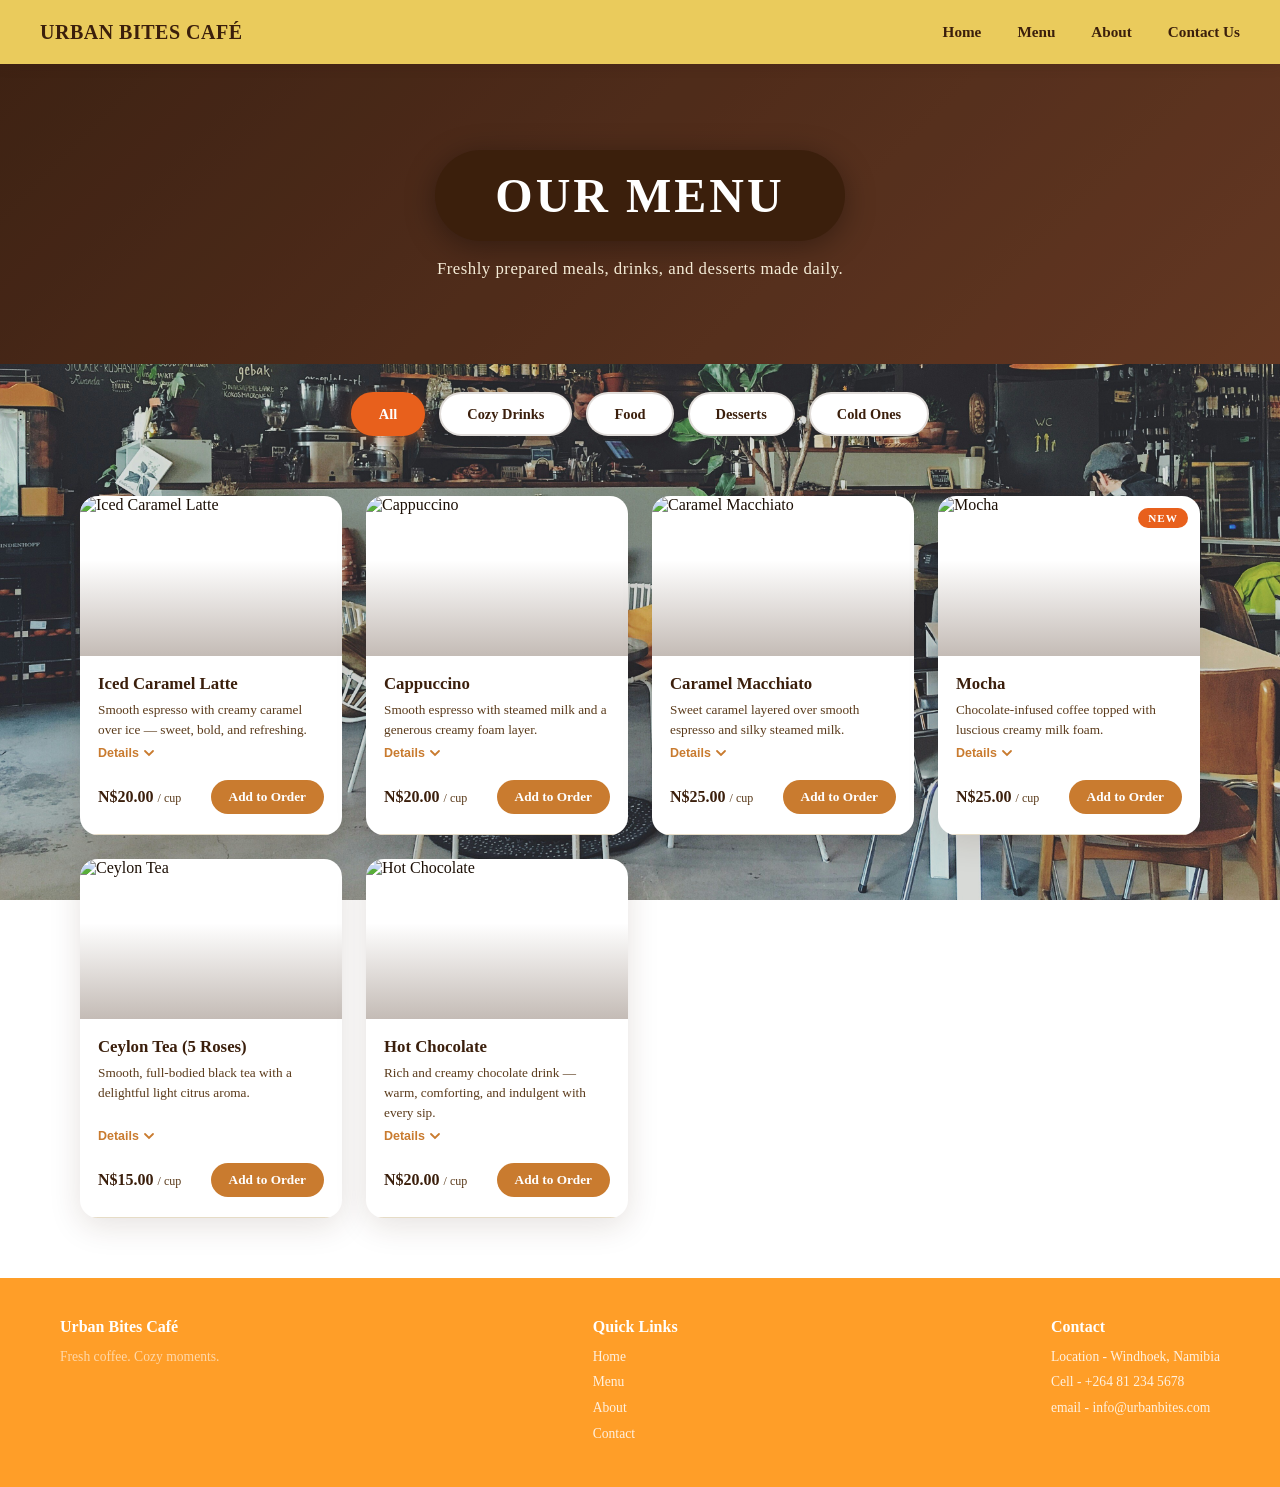
==== menu.html @ 04c3525a "Initial Website Upload" ====
<!DOCTYPE html>
<html lang="en">
<head>
<meta charset="UTF-8">
<meta name="viewport" content="width=device-width, initial-scale=1.0">
<title>Menu Page - Urban Bites Café</title>
<link href="https://fonts.googleapis.com/css2?family=Playfair+Display:wght@700;900&family=DM+Sans:wght@300;400;500;600&display=swap" rel="stylesheet">
<style>
  *, *::before, *::after { box-sizing: border-box; margin: 0; padding: 0; }

  :root {
    --brown:       #3B1F0C;
    --caramel:     #C97B2F;
    --gold:        #D4A853;
    --cream:       #F5ECD7;
    --orange:      #E8601C;
    --white:       #FFFFFF;
    --text-dark:   #1C0F05;
    --text-mid:    #5A3A1A;
    --shadow:      0 8px 32px rgba(59,31,12,0.13);
    --radius:      18px;
    --tab-h:       44px;
  }

  body {
    font-family: 'Boldonse';
    src: url('fonts/Boldonse.ttf') format('opentype');
    background-image: url('images/cafe-background.jpg');
    background-size: cover;
    background-position: center;
    background-repeat: no-repeat;
    background-attachment: fixed;
    color: var(--text-dark);
    min-height: 100vh;
  }

  /* ── NAV ── */
  .header {
    display: flex;
    align-items: center;
    justify-content: space-between;
    padding: 0 40px;
    height: 64px;
    background: #eacb5c;
    position: sticky;
    top: 0;
    z-index: 100;
    box-shadow: 0 2px 12px rgba(59,31,12,.15);
  }
  .logo {
    font-family: 'Boldonse';
    src: url('fonts/Boldonse.ttf') format('opentype');
    font-weight: 900;
    font-size: 1.25rem;
    color: var(--brown);
    letter-spacing: .5px;
  }
  .nav { display: flex; gap: 36px; }
  .nav a {
    text-decoration: none;
    font-weight: 600;
    font-size: .95rem;
    color: var(--brown);
    transition: color .2s;
  }
  .nav a:hover { color: var(--orange); }

  /* ── HERO ── */
  .hero {
    position: relative;
    height: 300px;
    background: linear-gradient(135deg, var(--brown) 0%, #6B3A1F 100%);
    display: flex;
    flex-direction: column;
    align-items: center;
    justify-content: center;
    overflow: hidden;
  }
  .hero::before {
    content: '';
    position: absolute;
    inset: 0;
    background: #4B2E2E;
    opacity: .22;
  }
  .hero-badge {
    position: relative;
    background: var(--brown);
    color: var(--white);
    font-family: 'Boldonse';
    src: url('fonts/Boldonse.ttf') format('opentype');
    font-size: 3rem;
    font-weight: 900;
    letter-spacing: 3px;
    padding: 18px 60px;
    border-radius: 60px;
    text-transform: uppercase;
    margin-bottom: 18px;
    box-shadow: 0 6px 30px rgba(0,0,0,.35);
  }
  .hero-sub {
    position: relative;
    color: var(--cream);
    font-size: 1.05rem;
    font-weight: 300;
    letter-spacing: .5px;
  }

  /* ── CATEGORY TABS ── */
  .tabs-wrap {
    display: flex;
    justify-content: center;
    gap: 14px;
    padding: 28px 24px 0;
    flex-wrap: wrap;
  }
  .tab-btn {
    height: var(--tab-h);
    padding: 0 26px;
    border-radius: 999px;
    border: 2px solid transparent;
    font-family: 'Boldonse';
    src: url('fonts/Boldonse.ttf') format('opentype');
    font-weight: 600;
    font-size: .9rem;
    cursor: pointer;
    transition: all .25s ease;
    background: var(--white);
    color: var(--brown);
    border-color: rgba(59,31,12,.15);
    box-shadow: 0 2px 8px rgba(59,31,12,.07);
  }
  .tab-btn:hover {
    background: var(--gold);
    color: var(--brown);
    border-color: var(--gold);
    transform: translateY(-1px);
  }
  .tab-btn.active {
    background: var(--orange);
    color: var(--white);
    border-color: var(--orange);
    box-shadow: 0 4px 14px rgba(232,96,28,.35);
  }

  /* ── MENU GRID ── */
  .menu-section {
    padding: 32px 40px 60px;
    max-width: 1200px;
    margin: 0 auto;
  }
  .category-group { display: none; }
  .category-group.visible { display: contents; }

  .items-grid {
    display: grid;
    grid-template-columns: repeat(auto-fill, minmax(240px, 1fr));
    gap: 24px;
    margin-top: 28px;
  }

  /* ── ITEM CARD ── */
  .item-card {
    background: var(--white);
    border-radius: var(--radius);
    overflow: hidden;
    box-shadow: var(--shadow);
    display: flex;
    flex-direction: column;
    transition: transform .25s ease, box-shadow .25s ease;
    position: relative;
  }
  .item-card:hover {
    transform: translateY(-6px);
    box-shadow: 0 18px 48px rgba(59,31,12,.18);
  }
  .item-card .badge-new {
    position: absolute;
    top: 12px;
    right: 12px;
    background: var(--orange);
    color: #fff;
    font-size: .7rem;
    font-weight: 700;
    letter-spacing: 1px;
    text-transform: uppercase;
    padding: 4px 10px;
    border-radius: 999px;
    z-index: 2;
  }
  .card-img-wrap {
    width: 100%;
    height: 160px;
    overflow: hidden;
    position: relative;
  }
  .card-img-wrap img {
    width: 100%;
    height: 100%;
    object-fit: cover;
    transition: transform .4s ease;
  }
  .item-card:hover .card-img-wrap img { transform: scale(1.06); }

  /* pill overlay icon */
  .card-img-wrap::after {
    content: '';
    position: absolute;
    inset: 0;
    background: linear-gradient(to top, rgba(59,31,12,.3) 0%, transparent 60%);
  }

  .card-body {
    padding: 18px 18px 20px;
    display: flex;
    flex-direction: column;
    flex: 1;
    gap: 6px;
  }
  .card-name {
    font-family: 'Boldonse';
    src: url('fonts/Boldonse.ttf') format('opentype');
    font-size: 1.05rem;
    font-weight: 700;
    color: var(--brown);
  }
  .card-desc {
    font-size: .83rem;
    color: var(--text-mid);
    line-height: 1.5;
    flex: 1;
  }
  .card-footer {
    display: flex;
    align-items: center;
    justify-content: space-between;
    margin-top: 14px;
    gap: 8px;
  }
  .card-price {
    font-weight: 700;
    font-size: 1rem;
    color: var(--brown);
  }
  .card-price span { font-size: .75rem; font-weight: 400; color: var(--text-mid); }

  /* order button + qty control */
  .btn-order {
    background: var(--caramel);
    color: var(--white);
    border: none;
    border-radius: 999px;
    padding: 9px 18px;
    font-family: 'Boldonse';
    src: url('fonts/Boldonse.ttf') format('opentype');
    font-weight: 600;
    font-size: .83rem;
    cursor: pointer;
    transition: background .2s, transform .15s;
    white-space: nowrap;
  }
  .btn-order:hover { background: var(--orange); transform: scale(1.04); }

  .qty-ctrl {
    display: none;
    align-items: center;
    gap: 6px;
  }
  .qty-ctrl.show { display: flex; }
  .qty-btn {
    width: 28px; height: 28px;
    border-radius: 50%;
    border: 2px solid var(--caramel);
    background: transparent;
    color: var(--caramel);
    font-size: 1rem;
    font-weight: 700;
    cursor: pointer;
    display: flex; align-items: center; justify-content: center;
    transition: all .15s;
  }
  .qty-btn:hover { background: var(--caramel); color: #fff; }
  .qty-num {
    font-weight: 700;
    font-size: .95rem;
    min-width: 20px;
    text-align: center;
    color: var(--brown);
  }

  /* ── DROPDOWN DETAIL ── */
  .card-detail-toggle {
    background: none;
    border: none;
    color: var(--caramel);
    font-size: .78rem;
    font-weight: 600;
    cursor: pointer;
    display: flex;
    align-items: center;
    gap: 4px;
    padding: 0;
    transition: color .2s;
  }
  .card-detail-toggle:hover { color: var(--orange); }
  .card-detail-toggle svg { transition: transform .3s; }
  .card-detail-toggle.open svg { transform: rotate(180deg); }

  .card-detail-panel {
    max-height: 0;
    overflow: hidden;
    transition: max-height .35s ease, padding .35s ease;
    background: var(--cream);
    border-top: 1px solid rgba(59,31,12,.08);
  }
  .card-detail-panel.open { max-height: 200px; }
  .card-detail-inner {
    padding: 14px 18px;
    font-size: .8rem;
    color: var(--text-mid);
    line-height: 1.6;
  }
  .card-detail-inner ul { padding-left: 14px; margin-top: 6px; }
  .card-detail-inner li { margin-bottom: 2px; }

  /* ── CART TOAST ── */
  #cart-toast {
    position: fixed;
    bottom: 28px;
    right: 28px;
    background: var(--brown);
    color: var(--white);
    padding: 14px 22px;
    border-radius: 12px;
    font-weight: 600;
    font-size: .9rem;
    box-shadow: 0 8px 28px rgba(0,0,0,.28);
    z-index: 999;
    opacity: 0;
    transform: translateY(16px);
    transition: opacity .3s, transform .3s;
    pointer-events: none;
  }
  #cart-toast.show { opacity: 1; transform: translateY(0); }

  /* ── FOOTER ── */
  .footer {
    background: rgb(255, 158, 40);
    color: var(--white);
    display: flex;
    justify-content: space-between;
    align-items: flex-start;
    gap: 32px;
    padding: 40px 60px;
    flex-wrap: wrap;
  }
  .footer h3 { font-family: 'Boldonse', serif; font-size: 1rem; margin-bottom: 8px; }
  .footer p, .footer a {
    font-size: .85rem;
    color: rgba(255,255,255,.85);
    text-decoration: none;
    line-height: 1.9;
    display: block;
  }
  .footer a:hover { color: var(--white); text-decoration: underline; }
  .footer-tagline {  font-size: .82rem; opacity: .7; margin-top: 4px; }

  @media (max-width: 640px) {
    .header { padding: 0 18px; }
    .hero-badge { font-size: 2rem; padding: 14px 36px; }
    .menu-section { padding: 24px 16px 48px; }
    .footer { padding: 28px 20px; flex-direction: column; gap: 20px; }
    .items-grid { grid-template-columns: repeat(auto-fill, minmax(200px, 1fr)); gap: 16px; }
  }
</style>
</head>
<body>

<!-- NAV -->
<div class="header">
  <div class="logo">URBAN BITES CAFÉ</div>
  <div class="nav">
    <a href="C:\xampp\htdocs\urbanbites\index.html">Home</a>
    <a href="C:\xampp\htdocs\urbanbites\menu.html">Menu</a>
    <a href="C:\xampp\htdocs\urbanbites\about.html">About</a>
    <a href="C:\xampp\htdocs\urbanbites\contact.html">Contact Us</a>
  </div>
</div>

<!-- HERO -->
<div class="hero">
  <div class="hero-badge">OUR MENU</div>
  <p class="hero-sub">Freshly prepared meals, drinks, and desserts made daily.</p>
</div>

<!-- CATEGORY TABS -->
<div class="tabs-wrap">
  <button class="tab-btn active" data-cat="all">All</button>
  <button class="tab-btn" data-cat="cozy"> Cozy Drinks</button>
  <button class="tab-btn" data-cat="food"> Food</button>
  <button class="tab-btn" data-cat="desserts"> Desserts</button>
  <button class="tab-btn" data-cat="cold"> Cold Ones</button>
</div>

<!-- MENU GRID -->
<div class="menu-section">
  <div class="items-grid" id="items-grid">

    <!-- COZY DRINKS -->
    <div class="category-group visible" data-group="cozy">

      <div class="item-card">
        <div class="card-img-wrap">
          <img src="C:\xampp\htdocs\urbanbites\images\Iced Caramel Latte.jpg" alt="Iced Caramel Latte">
        </div>
        <div class="card-body">
          <div class="card-name">Iced Caramel Latte</div>
          <div class="card-desc">Smooth espresso with creamy caramel over ice — sweet, bold, and refreshing.</div>
          <button class="card-detail-toggle" onclick="toggleDetail(this)">
            Details <svg width="12" height="12" viewBox="0 0 12 12" fill="none"><path d="M2 4l4 4 4-4" stroke="currentColor" stroke-width="1.8" stroke-linecap="round"/></svg>
          </button>
          <div class="card-footer">
            <div class="card-price">N$20.00 <span>/ cup</span></div>
            <button class="btn-order" onclick="addToCart(this, 'Iced Caramel Latte')">Add to Order</button>
            <div class="qty-ctrl">
              <button class="qty-btn" onclick="changeQty(this,-1)">−</button>
              <span class="qty-num">1</span>
              <button class="qty-btn" onclick="changeQty(this,1)">+</button>
            </div>
          </div>
        </div>
        <div class="card-detail-panel">
          <div class="card-detail-inner">
            <strong>Ingredients:</strong>
            <ul><li>Espresso shot</li><li>Caramel syrup</li><li>Whole milk</li><li>Ice</li></ul>
            <p style="margin-top:6px;">Allergens: milk, caffeine</p>
          </div>
        </div>
      </div>

      <div class="item-card">
        <div class="card-img-wrap">
          <img src="C:\xampp\htdocs\urbanbites\images\Cappuccino.jpg" alt="Cappuccino">
        </div>
        <div class="card-body">
          <div class="card-name">Cappuccino</div>
          <div class="card-desc">Smooth espresso with steamed milk and a generous creamy foam layer.</div>
          <button class="card-detail-toggle" onclick="toggleDetail(this)">
            Details <svg width="12" height="12" viewBox="0 0 12 12" fill="none"><path d="M2 4l4 4 4-4" stroke="currentColor" stroke-width="1.8" stroke-linecap="round"/></svg>
          </button>
          <div class="card-footer">
            <div class="card-price">N$20.00 <span>/ cup</span></div>
            <button class="btn-order" onclick="addToCart(this, 'Cappuccino')">Add to Order</button>
            <div class="qty-ctrl">
              <button class="qty-btn" onclick="changeQty(this,-1)">−</button>
              <span class="qty-num">1</span>
              <button class="qty-btn" onclick="changeQty(this,1)">+</button>
            </div>
          </div>
        </div>
        <div class="card-detail-panel">
          <div class="card-detail-inner">
            <strong>Ingredients:</strong>
            <ul><li>Double espresso</li><li>Steamed milk</li><li>Milk foam</li></ul>
            <p style="margin-top:6px;">Allergens: milk, caffeine</p>
          </div>
        </div>
      </div>

      <div class="item-card">
        <div class="card-img-wrap">
          <img src="C:\xampp\htdocs\urbanbites\images\Caramel Macchiato.jpg" alt="Caramel Macchiato">
        </div>
        <div class="card-body">
          <div class="card-name">Caramel Macchiato</div>
          <div class="card-desc">Sweet caramel layered over smooth espresso and silky steamed milk.</div>
          <button class="card-detail-toggle" onclick="toggleDetail(this)">
            Details <svg width="12" height="12" viewBox="0 0 12 12" fill="none"><path d="M2 4l4 4 4-4" stroke="currentColor" stroke-width="1.8" stroke-linecap="round"/></svg>
          </button>
          <div class="card-footer">
            <div class="card-price">N$25.00 <span>/ cup</span></div>
            <button class="btn-order" onclick="addToCart(this, 'Caramel Macchiato')">Add to Order</button>
            <div class="qty-ctrl">
              <button class="qty-btn" onclick="changeQty(this,-1)">−</button>
              <span class="qty-num">1</span>
              <button class="qty-btn" onclick="changeQty(this,1)">+</button>
            </div>
          </div>
        </div>
        <div class="card-detail-panel">
          <div class="card-detail-inner">
            <strong>Ingredients:</strong>
            <ul><li>Vanilla syrup</li><li>Steamed milk</li><li>Espresso</li><li>Caramel drizzle</li></ul>
            <p style="margin-top:6px;">Allergens: milk, caffeine</p>
          </div>
        </div>
      </div>

      <div class="item-card">
        <span class="badge-new">NEW</span>
        <div class="card-img-wrap">
          <img src="C:\xampp\htdocs\urbanbites\images\Mocha.jpg" alt="Mocha">
        </div>
        <div class="card-body">
          <div class="card-name">Mocha</div>
          <div class="card-desc">Chocolate-infused coffee topped with luscious creamy milk foam.</div>
          <button class="card-detail-toggle" onclick="toggleDetail(this)">
            Details <svg width="12" height="12" viewBox="0 0 12 12" fill="none"><path d="M2 4l4 4 4-4" stroke="currentColor" stroke-width="1.8" stroke-linecap="round"/></svg>
          </button>
          <div class="card-footer">
            <div class="card-price">N$25.00 <span>/ cup</span></div>
            <button class="btn-order" onclick="addToCart(this, 'Mocha')">Add to Order</button>
            <div class="qty-ctrl">
              <button class="qty-btn" onclick="changeQty(this,-1)">−</button>
              <span class="qty-num">1</span>
              <button class="qty-btn" onclick="changeQty(this,1)">+</button>
            </div>
          </div>
        </div>
        <div class="card-detail-panel">
          <div class="card-detail-inner">
            <strong>Ingredients:</strong>
            <ul><li>Espresso</li><li>Chocolate syrup</li><li>Steamed milk</li><li>Whipped foam</li></ul>
            <p style="margin-top:6px;">Allergens: milk, caffeine, cocoa</p>
          </div>
        </div>
      </div>

      <div class="item-card">
        <div class="card-img-wrap">
          <img src="C:\xampp\htdocs\urbanbites\images\Ceylon Tea.jpg" alt="Ceylon Tea">
        </div>
        <div class="card-body">
          <div class="card-name">Ceylon Tea (5 Roses)</div>
          <div class="card-desc">Smooth, full-bodied black tea with a delightful light citrus aroma.</div>
          <button class="card-detail-toggle" onclick="toggleDetail(this)">
            Details <svg width="12" height="12" viewBox="0 0 12 12" fill="none"><path d="M2 4l4 4 4-4" stroke="currentColor" stroke-width="1.8" stroke-linecap="round"/></svg>
          </button>
          <div class="card-footer">
            <div class="card-price">N$15.00 <span>/ cup</span></div>
            <button class="btn-order" onclick="addToCart(this, 'Ceylon Tea')">Add to Order</button>
            <div class="qty-ctrl">
              <button class="qty-btn" onclick="changeQty(this,-1)">−</button>
              <span class="qty-num">1</span>
              <button class="qty-btn" onclick="changeQty(this,1)">+</button>
            </div>
          </div>
        </div>
        <div class="card-detail-panel">
          <div class="card-detail-inner">
            <strong>Ingredients:</strong>
            <ul><li>5 Roses Ceylon black tea</li><li>Hot water</li><li>Optional: milk, sugar</li></ul>
            <p style="margin-top:6px;">Allergens: caffeine (mild)</p>
          </div>
        </div>
      </div>

      <div class="item-card">
        <div class="card-img-wrap">
          <img src="C:\xampp\htdocs\urbanbites\images\Hot Chocolate.jpg" alt="Hot Chocolate">
        </div>
        <div class="card-body">
          <div class="card-name">Hot Chocolate</div>
          <div class="card-desc">Rich and creamy chocolate drink — warm, comforting, and indulgent with every sip.</div>
          <button class="card-detail-toggle" onclick="toggleDetail(this)">
            Details <svg width="12" height="12" viewBox="0 0 12 12" fill="none"><path d="M2 4l4 4 4-4" stroke="currentColor" stroke-width="1.8" stroke-linecap="round"/></svg>
          </button>
          <div class="card-footer">
            <div class="card-price">N$20.00 <span>/ cup</span></div>
            <button class="btn-order" onclick="addToCart(this, 'Hot Chocolate')">Add to Order</button>
            <div class="qty-ctrl">
              <button class="qty-btn" onclick="changeQty(this,-1)">−</button>
              <span class="qty-num">1</span>
              <button class="qty-btn" onclick="changeQty(this,1)">+</button>
            </div>
          </div>
        </div>
        <div class="card-detail-panel">
          <div class="card-detail-inner">
            <strong>Ingredients:</strong>
            <ul><li>Dark chocolate</li><li>Whole milk</li><li>Sugar</li><li>Optional: whipped cream</li></ul>
            <p style="margin-top:6px;">Allergens: milk, cocoa</p>
          </div>
        </div>
      </div>

    </div><!-- /cozy -->

    <!-- FOOD -->
    <div class="category-group" data-group="food">

      <div class="item-card">
        <div class="card-img-wrap">
          <img src="C:\xampp\htdocs\urbanbites\images\Avocado Toast.jpg" alt="Avocado Toast">
        </div>
        <div class="card-body">
          <div class="card-name">Avocado Toast</div>
          <div class="card-desc">Sourdough toast topped with smashed avocado, cherry tomatoes, and a sprinkle of chilli flakes.</div>
          <button class="card-detail-toggle" onclick="toggleDetail(this)">
            Details <svg width="12" height="12" viewBox="0 0 12 12" fill="none"><path d="M2 4l4 4 4-4" stroke="currentColor" stroke-width="1.8" stroke-linecap="round"/></svg>
          </button>
          <div class="card-footer">
            <div class="card-price">N$45.00 <span>/ plate</span></div>
            <button class="btn-order" onclick="addToCart(this, 'Avocado Toast')">Add to Order</button>
            <div class="qty-ctrl">
              <button class="qty-btn" onclick="changeQty(this,-1)">−</button>
              <span class="qty-num">1</span>
              <button class="qty-btn" onclick="changeQty(this,1)">+</button>
            </div>
          </div>
        </div>
        <div class="card-detail-panel">
          <div class="card-detail-inner">
            <strong>Ingredients:</strong>
            <ul><li>Sourdough bread</li><li>Avocado</li><li>Cherry tomatoes</li><li>Lemon, salt, chilli flakes</li></ul>
            <p style="margin-top:6px;">Allergens: gluten</p>
          </div>
        </div>
      </div>

      <div class="item-card">
        <div class="card-img-wrap">
          <img src="C:\xampp\htdocs\urbanbites\images\Club Sandwhich.jpg" alt="Club Sandwich">
        </div>
        <div class="card-body">
          <div class="card-name">Club Sandwich</div>
          <div class="card-desc">Triple-layered toasted sandwich with chicken, bacon, lettuce, tomato, and mayo.</div>
          <button class="card-detail-toggle" onclick="toggleDetail(this)">
            Details <svg width="12" height="12" viewBox="0 0 12 12" fill="none"><path d="M2 4l4 4 4-4" stroke="currentColor" stroke-width="1.8" stroke-linecap="round"/></svg>
          </button>
          <div class="card-footer">
            <div class="card-price">N$55.00 <span>/ plate</span></div>
            <button class="btn-order" onclick="addToCart(this, 'Club Sandwich')">Add to Order</button>
            <div class="qty-ctrl">
              <button class="qty-btn" onclick="changeQty(this,-1)">−</button>
              <span class="qty-num">1</span>
              <button class="qty-btn" onclick="changeQty(this,1)">+</button>
            </div>
          </div>
        </div>
        <div class="card-detail-panel">
          <div class="card-detail-inner">
            <strong>Ingredients:</strong>
            <ul><li>White toast bread</li><li>Grilled chicken</li><li>Bacon</li><li>Lettuce, tomato, mayo</li></ul>
            <p style="margin-top:6px;">Allergens: gluten, egg, pork</p>
          </div>
        </div>
      </div>

      <div class="item-card">
        <div class="card-img-wrap">
          <img src="C:\xampp\htdocs\urbanbites\images\Beef Burger.jpg" alt="Beef Burger">
        </div>
        <div class="card-body">
          <div class="card-name">Urban Beef Burger</div>
          <div class="card-desc">Juicy beef patty with cheddar, caramelised onions, pickles, and house sauce in a brioche bun.</div>
          <button class="card-detail-toggle" onclick="toggleDetail(this)">
            Details <svg width="12" height="12" viewBox="0 0 12 12" fill="none"><path d="M2 4l4 4 4-4" stroke="currentColor" stroke-width="1.8" stroke-linecap="round"/></svg>
          </button>
          <div class="card-footer">
            <div class="card-price">N$75.00 <span>/ burger</span></div>
            <button class="btn-order" onclick="addToCart(this, 'Urban Beef Burger')">Add to Order</button>
            <div class="qty-ctrl">
              <button class="qty-btn" onclick="changeQty(this,-1)">−</button>
              <span class="qty-num">1</span>
              <button class="qty-btn" onclick="changeQty(this,1)">+</button>
            </div>
          </div>
        </div>
        <div class="card-detail-panel">
          <div class="card-detail-inner">
            <strong>Ingredients:</strong>
            <ul><li>Beef patty</li><li>Cheddar cheese</li><li>Brioche bun</li><li>Pickles, caramelised onions, house sauce</li></ul>
            <p style="margin-top:6px;">Allergens: gluten, milk, egg</p>
          </div>
        </div>
      </div>

    </div><!-- /food -->

    <!-- DESSERTS -->
    <div class="category-group" data-group="desserts">

      <div class="item-card">
        <div class="card-img-wrap">
          <img src="C:\xampp\htdocs\urbanbites\images\Chocolate Cake.jpg" alt="Chocolate Cake">
        </div>
        <div class="card-body">
          <div class="card-name">Chocolate Fudge Cake</div>
          <div class="card-desc">Dense, moist chocolate cake with silky ganache frosting — a true indulgence.</div>
          <button class="card-detail-toggle" onclick="toggleDetail(this)">
            Details <svg width="12" height="12" viewBox="0 0 12 12" fill="none"><path d="M2 4l4 4 4-4" stroke="currentColor" stroke-width="1.8" stroke-linecap="round"/></svg>
          </button>
          <div class="card-footer">
            <div class="card-price">N$35.00 <span>/ slice</span></div>
            <button class="btn-order" onclick="addToCart(this, 'Chocolate Fudge Cake')">Add to Order</button>
            <div class="qty-ctrl">
              <button class="qty-btn" onclick="changeQty(this,-1)">−</button>
              <span class="qty-num">1</span>
              <button class="qty-btn" onclick="changeQty(this,1)">+</button>
            </div>
          </div>
        </div>
        <div class="card-detail-panel">
          <div class="card-detail-inner">
            <strong>Ingredients:</strong>
            <ul><li>Dark chocolate</li><li>Butter, eggs, flour</li><li>Ganache frosting</li></ul>
            <p style="margin-top:6px;">Allergens: gluten, milk, egg, cocoa</p>
          </div>
        </div>
      </div>

      <div class="item-card">
        <div class="card-img-wrap">
          <img src="C:\xampp\htdocs\urbanbites\images\Cinnamon Roll.jpg" alt="Cinnamon Roll">
        </div>
        <div class="card-body">
          <div class="card-name">Cinnamon Roll</div>
          <div class="card-desc">Freshly baked, soft and fluffy cinnamon roll drizzled with vanilla cream glaze.</div>
          <button class="card-detail-toggle" onclick="toggleDetail(this)">
            Details <svg width="12" height="12" viewBox="0 0 12 12" fill="none"><path d="M2 4l4 4 4-4" stroke="currentColor" stroke-width="1.8" stroke-linecap="round"/></svg>
          </button>
          <div class="card-footer">
            <div class="card-price">N$28.00 <span>/ roll</span></div>
            <button class="btn-order" onclick="addToCart(this, 'Cinnamon Roll')">Add to Order</button>
            <div class="qty-ctrl">
              <button class="qty-btn" onclick="changeQty(this,-1)">−</button>
              <span class="qty-num">1</span>
              <button class="qty-btn" onclick="changeQty(this,1)">+</button>
            </div>
          </div>
        </div>
        <div class="card-detail-panel">
          <div class="card-detail-inner">
            <strong>Ingredients:</strong>
            <ul><li>Yeast dough</li><li>Cinnamon sugar</li><li>Vanilla cream glaze</li></ul>
            <p style="margin-top:6px;">Allergens: gluten, milk, egg</p>
          </div>
        </div>
      </div>

    </div><!-- /desserts -->

    <!-- COLD ONES -->
    <div class="category-group" data-group="cold">

      <div class="item-card">
        <div class="card-img-wrap">
          <img src="C:\xampp\htdocs\urbanbites\images\Iced Coffee.jpg" alt="Iced Coffee">
        </div>
        <div class="card-body">
          <div class="card-name">Cold Brew</div>
          <div class="card-desc">Slow-steeped cold brew coffee — smooth, bold, and refreshingly low in acidity.</div>
          <button class="card-detail-toggle" onclick="toggleDetail(this)">
            Details <svg width="12" height="12" viewBox="0 0 12 12" fill="none"><path d="M2 4l4 4 4-4" stroke="currentColor" stroke-width="1.8" stroke-linecap="round"/></svg>
          </button>
          <div class="card-footer">
            <div class="card-price">N$22.00 <span>/ cup</span></div>
            <button class="btn-order" onclick="addToCart(this, 'Cold Brew')">Add to Order</button>
            <div class="qty-ctrl">
              <button class="qty-btn" onclick="changeQty(this,-1)">−</button>
              <span class="qty-num">1</span>
              <button class="qty-btn" onclick="changeQty(this,1)">+</button>
            </div>
          </div>
        </div>
        <div class="card-detail-panel">
          <div class="card-detail-inner">
            <strong>Ingredients:</strong>
            <ul><li>Coarse-ground coffee</li><li>Cold filtered water</li><li>Steeped 12 hrs</li></ul>
            <p style="margin-top:6px;">Allergens: caffeine</p>
          </div>
        </div>
      </div>

      <div class="item-card">
        <div class="card-img-wrap">
          <img src="C:\xampp\htdocs\urbanbites\images\Mango Smoothie.jpg" alt="Mango Smoothie">
        </div>
        <div class="card-body">
          <div class="card-name">Mango Smoothie</div>
          <div class="card-desc">Tropical blend of fresh mango, banana, and yoghurt — thick, sweet, and bright.</div>
          <button class="card-detail-toggle" onclick="toggleDetail(this)">
            Details <svg width="12" height="12" viewBox="0 0 12 12" fill="none"><path d="M2 4l4 4 4-4" stroke="currentColor" stroke-width="1.8" stroke-linecap="round"/></svg>
          </button>
          <div class="card-footer">
            <div class="card-price">N$30.00 <span>/ cup</span></div>
            <button class="btn-order" onclick="addToCart(this, 'Mango Smoothie')">Add to Order</button>
            <div class="qty-ctrl">
              <button class="qty-btn" onclick="changeQty(this,-1)">−</button>
              <span class="qty-num">1</span>
              <button class="qty-btn" onclick="changeQty(this,1)">+</button>
            </div>
          </div>
        </div>
        <div class="card-detail-panel">
          <div class="card-detail-inner">
            <strong>Ingredients:</strong>
            <ul><li>Fresh mango</li><li>Banana</li><li>Plain yoghurt</li><li>Honey</li></ul>
            <p style="margin-top:6px;">Allergens: milk</p>
          </div>
        </div>
      </div>

    </div><!-- /cold -->

  </div><!-- /items-grid -->
</div>

<!-- CART TOAST -->
<div id="cart-toast"></div>

<!-- FOOTER -->
<div class="footer">
  <div>
    <h3>Urban Bites Café</h3>
    <p class="footer-tagline">Fresh coffee. Cozy moments.</p>
  </div>
  <div>
    <h3>Quick Links</h3>
    <a href="C:\xampp\htdocs\urbanbites\index.html">Home</a>
    <a href="C:\xampp\htdocs\urbanbites\menu.html">Menu</a>
    <a href="C:\xampp\htdocs\urbanbites\about.html">About</a>
    <a href="C:\xampp\htdocs\urbanbites\contact.html">Contact</a>
  </div>
  <div>
    <h3>Contact</h3>
    <p>Location - Windhoek, Namibia</p>
    <p>Cell - +264 81 234 5678</p>
    <p>email - info@urbanbites.com</p>
  </div>
</div>

<script>
  // ── TAB FILTER ──
  const tabs = document.querySelectorAll('.tab-btn');
  const groups = document.querySelectorAll('.category-group');

  tabs.forEach(tab => {
    tab.addEventListener('click', () => {
      tabs.forEach(t => t.classList.remove('active'));
      tab.classList.add('active');

      const cat = tab.dataset.cat;
      groups.forEach(g => {
        if (cat === 'all' || g.dataset.group === cat) {
          g.classList.add('visible');
        } else {
          g.classList.remove('visible');
        }
      });
    });
  });

  // ── DETAIL TOGGLE ──
  function toggleDetail(btn) {
    const card = btn.closest('.item-card');
    const panel = card.querySelector('.card-detail-panel');
    const isOpen = panel.classList.toggle('open');
    btn.classList.toggle('open', isOpen);
  }

  // ── ORDER BUTTON ──
  function addToCart(btn, name) {
    btn.style.display = 'none';
    const qtyCtrl = btn.nextElementSibling;
    qtyCtrl.classList.add('show');
    showToast(`${name} added to your order!`);
  }

  function changeQty(btn, delta) {
    const ctrl = btn.parentElement;
    const numEl = ctrl.querySelector('.qty-num');
    let qty = parseInt(numEl.textContent) + delta;
    if (qty < 1) {
      ctrl.classList.remove('show');
      const orderBtn = ctrl.previousElementSibling;
      orderBtn.style.display = '';
      return;
    }
    numEl.textContent = qty;
  }

  // ── TOAST ──
  let toastTimer;
  function showToast(msg) {
    const toast = document.getElementById('cart-toast');
    toast.textContent = msg;
    toast.classList.add('show');
    clearTimeout(toastTimer);
    toastTimer = setTimeout(() => toast.classList.remove('show'), 2800);
  }
</script>
</body>
</html>
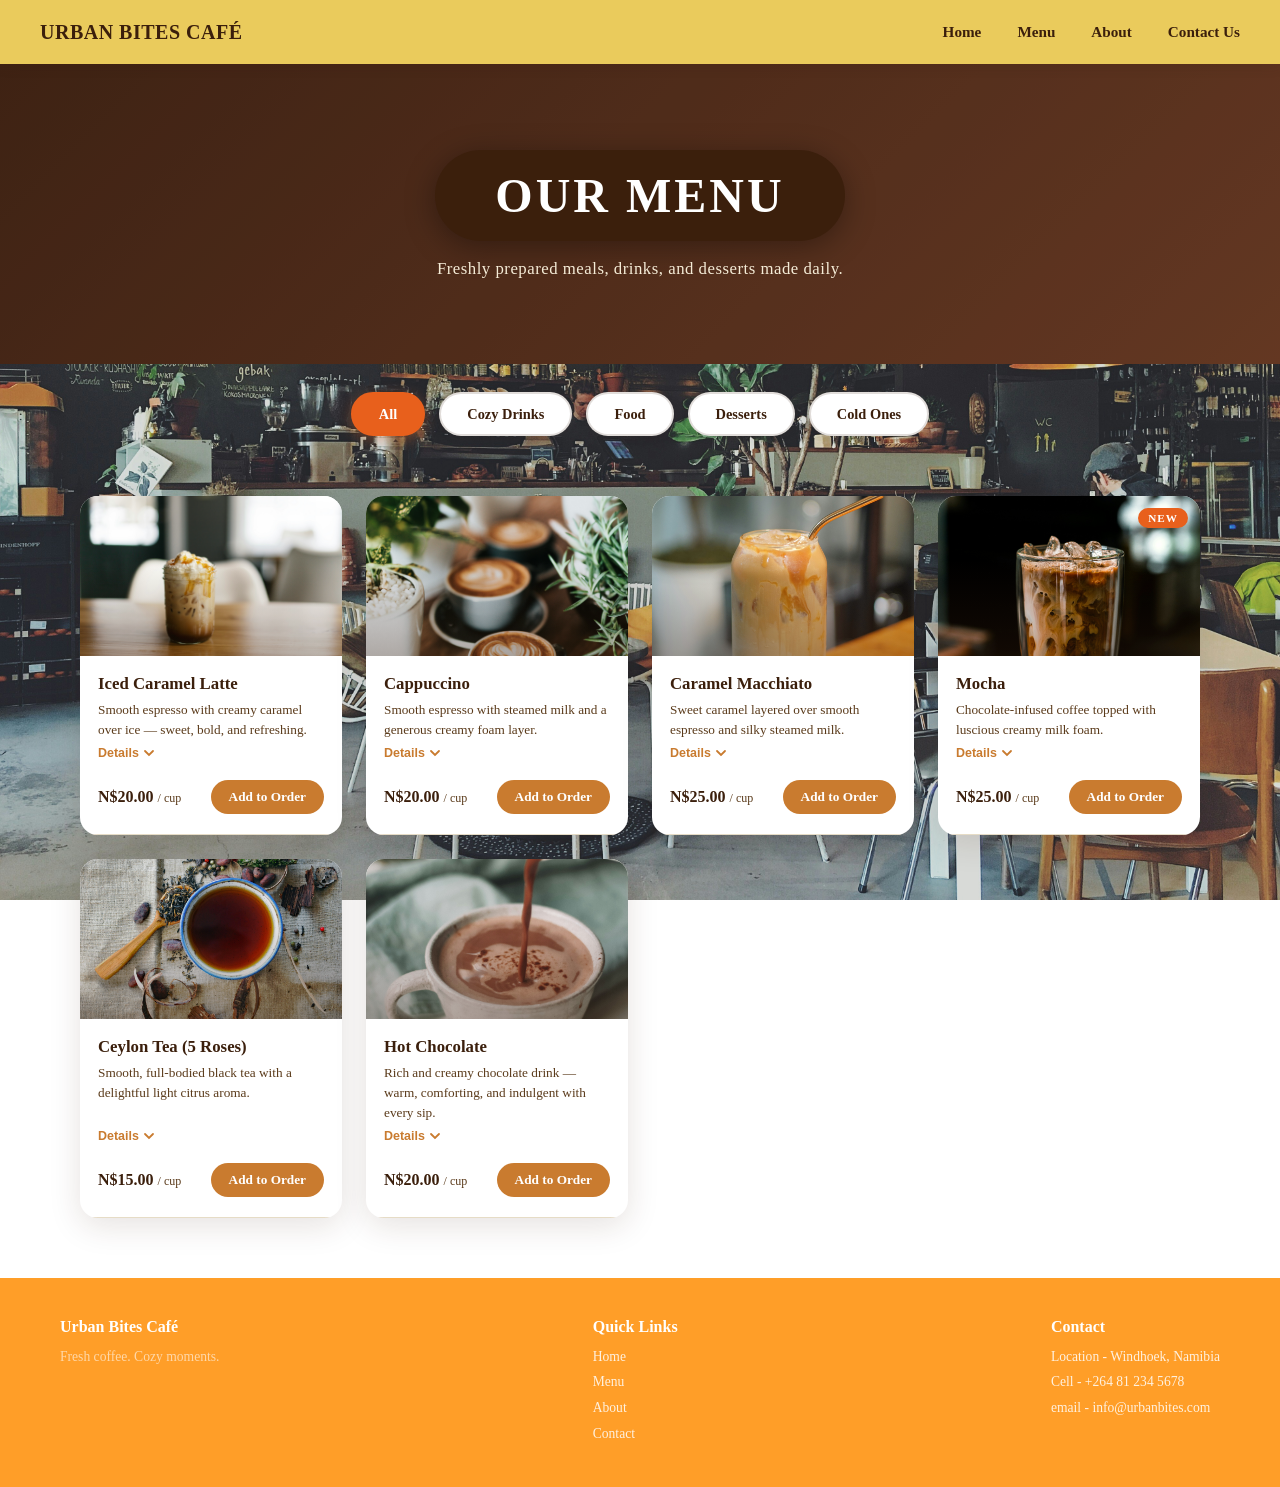
==== commit 67963916: "Fix all file paths to relative" ====
--- a/menu.html
+++ b/menu.html
@@ -380,10 +380,10 @@
 <div class="header">
   <div class="logo">URBAN BITES CAFÉ</div>
   <div class="nav">
-    <a href="C:\xampp\htdocs\urbanbites\index.html">Home</a>
-    <a href="C:\xampp\htdocs\urbanbites\menu.html">Menu</a>
-    <a href="C:\xampp\htdocs\urbanbites\about.html">About</a>
-    <a href="C:\xampp\htdocs\urbanbites\contact.html">Contact Us</a>
+    <a href="index.html">Home</a>
+    <a href="menu.html">Menu</a>
+    <a href="about.html">About</a>
+    <a href="contact.html">Contact Us</a>
   </div>
 </div>
 
@@ -411,7 +411,7 @@
 
       <div class="item-card">
         <div class="card-img-wrap">
-          <img src="C:\xampp\htdocs\urbanbites\images\Iced Caramel Latte.jpg" alt="Iced Caramel Latte">
+          <img src="images\Iced Caramel Latte.jpg" alt="Iced Caramel Latte">
         </div>
         <div class="card-body">
           <div class="card-name">Iced Caramel Latte</div>
@@ -440,7 +440,7 @@
 
       <div class="item-card">
         <div class="card-img-wrap">
-          <img src="C:\xampp\htdocs\urbanbites\images\Cappuccino.jpg" alt="Cappuccino">
+          <img src="images\Cappuccino.jpg" alt="Cappuccino">
         </div>
         <div class="card-body">
           <div class="card-name">Cappuccino</div>
@@ -469,7 +469,7 @@
 
       <div class="item-card">
         <div class="card-img-wrap">
-          <img src="C:\xampp\htdocs\urbanbites\images\Caramel Macchiato.jpg" alt="Caramel Macchiato">
+          <img src="images\Caramel Macchiato.jpg" alt="Caramel Macchiato">
         </div>
         <div class="card-body">
           <div class="card-name">Caramel Macchiato</div>
@@ -499,7 +499,7 @@
       <div class="item-card">
         <span class="badge-new">NEW</span>
         <div class="card-img-wrap">
-          <img src="C:\xampp\htdocs\urbanbites\images\Mocha.jpg" alt="Mocha">
+          <img src="images\Mocha.jpg" alt="Mocha">
         </div>
         <div class="card-body">
           <div class="card-name">Mocha</div>
@@ -528,7 +528,7 @@
 
       <div class="item-card">
         <div class="card-img-wrap">
-          <img src="C:\xampp\htdocs\urbanbites\images\Ceylon Tea.jpg" alt="Ceylon Tea">
+          <img src="images\Ceylon Tea.jpg" alt="Ceylon Tea">
         </div>
         <div class="card-body">
           <div class="card-name">Ceylon Tea (5 Roses)</div>
@@ -557,7 +557,7 @@
 
       <div class="item-card">
         <div class="card-img-wrap">
-          <img src="C:\xampp\htdocs\urbanbites\images\Hot Chocolate.jpg" alt="Hot Chocolate">
+          <img src="images\Hot Chocolate.jpg" alt="Hot Chocolate">
         </div>
         <div class="card-body">
           <div class="card-name">Hot Chocolate</div>
@@ -591,7 +591,7 @@
 
       <div class="item-card">
         <div class="card-img-wrap">
-          <img src="C:\xampp\htdocs\urbanbites\images\Avocado Toast.jpg" alt="Avocado Toast">
+          <img src="images\Avocado Toast.jpg" alt="Avocado Toast">
         </div>
         <div class="card-body">
           <div class="card-name">Avocado Toast</div>
@@ -620,7 +620,7 @@
 
       <div class="item-card">
         <div class="card-img-wrap">
-          <img src="C:\xampp\htdocs\urbanbites\images\Club Sandwhich.jpg" alt="Club Sandwich">
+          <img src="images\Club Sandwhich.jpg" alt="Club Sandwich">
         </div>
         <div class="card-body">
           <div class="card-name">Club Sandwich</div>
@@ -649,7 +649,7 @@
 
       <div class="item-card">
         <div class="card-img-wrap">
-          <img src="C:\xampp\htdocs\urbanbites\images\Beef Burger.jpg" alt="Beef Burger">
+          <img src="images\Beef Burger.jpg" alt="Beef Burger">
         </div>
         <div class="card-body">
           <div class="card-name">Urban Beef Burger</div>
@@ -683,7 +683,7 @@
 
       <div class="item-card">
         <div class="card-img-wrap">
-          <img src="C:\xampp\htdocs\urbanbites\images\Chocolate Cake.jpg" alt="Chocolate Cake">
+          <img src="images\Chocolate Cake.jpg" alt="Chocolate Cake">
         </div>
         <div class="card-body">
           <div class="card-name">Chocolate Fudge Cake</div>
@@ -712,7 +712,7 @@
 
       <div class="item-card">
         <div class="card-img-wrap">
-          <img src="C:\xampp\htdocs\urbanbites\images\Cinnamon Roll.jpg" alt="Cinnamon Roll">
+          <img src="images\Cinnamon Roll.jpg" alt="Cinnamon Roll">
         </div>
         <div class="card-body">
           <div class="card-name">Cinnamon Roll</div>
@@ -746,7 +746,7 @@
 
       <div class="item-card">
         <div class="card-img-wrap">
-          <img src="C:\xampp\htdocs\urbanbites\images\Iced Coffee.jpg" alt="Iced Coffee">
+          <img src="images\Iced Coffee.jpg" alt="Iced Coffee">
         </div>
         <div class="card-body">
           <div class="card-name">Cold Brew</div>
@@ -775,7 +775,7 @@
 
       <div class="item-card">
         <div class="card-img-wrap">
-          <img src="C:\xampp\htdocs\urbanbites\images\Mango Smoothie.jpg" alt="Mango Smoothie">
+          <img src="images\Mango Smoothie.jpg" alt="Mango Smoothie">
         </div>
         <div class="card-body">
           <div class="card-name">Mango Smoothie</div>
@@ -818,10 +818,10 @@
   </div>
   <div>
     <h3>Quick Links</h3>
-    <a href="C:\xampp\htdocs\urbanbites\index.html">Home</a>
-    <a href="C:\xampp\htdocs\urbanbites\menu.html">Menu</a>
-    <a href="C:\xampp\htdocs\urbanbites\about.html">About</a>
-    <a href="C:\xampp\htdocs\urbanbites\contact.html">Contact</a>
+    <a href="index.html">Home</a>
+    <a href="menu.html">Menu</a>
+    <a href="about.html">About</a>
+    <a href="contact.html">Contact</a>
   </div>
   <div>
     <h3>Contact</h3>
